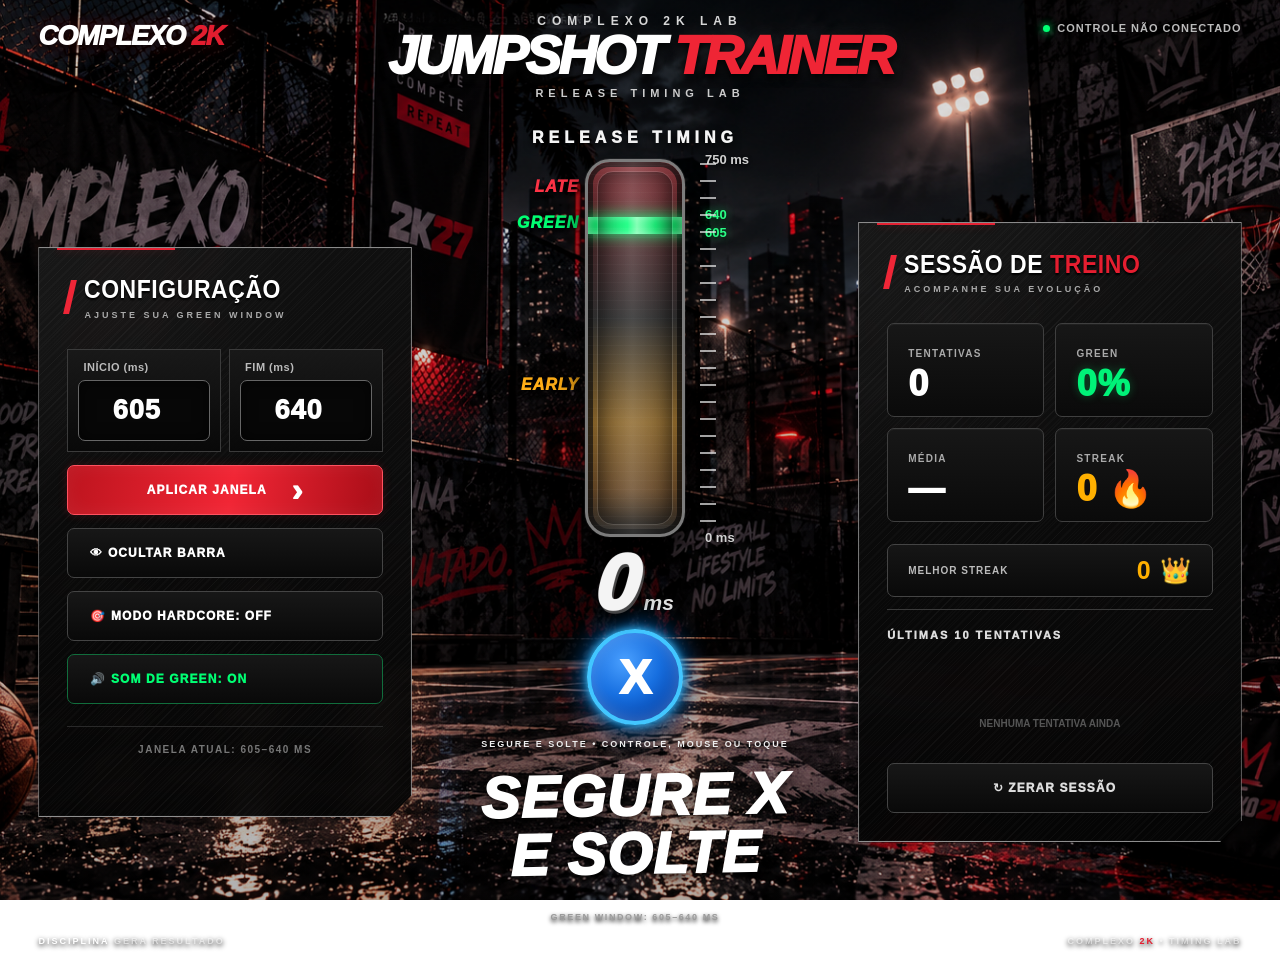
==== trainer.html @ d8c0d10e "Update trainer.html" ====
<!DOCTYPE html>
<html lang="pt-BR">
<head>
<meta charset="UTF-8">
<meta name="viewport" content="width=device-width, initial-scale=1.0">

<title>Complexo 2K - Jumpshot Trainer</title>

<style>

/* =========================================================
   BASE
========================================================= */

* {
    box-sizing: border-box;
    -webkit-tap-highlight-color: transparent;
}

html,
body {
    margin: 0;
    width: 100%;
    min-height: 100%;
}

body {
    min-height: 100vh;

    background:
        linear-gradient(
            rgba(0, 0, 0, 0.12),
            rgba(0, 0, 0, 0.30)
        ),
        url("trainer-bg.png");

    background-size: cover;
    background-position: center;
    background-repeat: no-repeat;
    background-attachment: fixed;

    color: white;
    font-family: Arial, Helvetica, sans-serif;

    user-select: none;
    -webkit-user-select: none;

    overflow-x: hidden;
}


/* =========================================================
   PÁGINA
========================================================= */

.page {
    width: 100%;
    min-height: 100vh;

    padding:
        25px
        clamp(25px, 4vw, 75px)
        45px;

    display: flex;
    flex-direction: column;
}


/* =========================================================
   CABEÇALHO
========================================================= */

.top-header {
    width: 100%;

    display: grid;
    grid-template-columns: 1fr auto 1fr;
    align-items: start;

    min-height: 125px;
}

.brand {
    padding-top: 7px;

    font-size: 25px;
    font-weight: 1000;
    font-style: italic;

    letter-spacing: -1px;

    text-shadow:
        0 3px 8px #000,
        0 0 18px rgba(255,0,0,.3);
}

.brand span {
    color: #e21d2f;
}

.main-title {
    text-align: center;
}

.main-title .small-title {
    color: #d7d7d7;

    font-size: 12px;
    font-weight: 900;

    letter-spacing: 5px;

    margin-bottom: 3px;
}

.main-title h1 {
    margin: 0;

    font-size:
        clamp(34px, 4vw, 61px);

    line-height: .9;

    font-weight: 1000;
    font-style: italic;

    letter-spacing: -3px;

    text-shadow:
        0 4px 9px #000,
        0 0 18px rgba(255,255,255,.1);
}

.main-title h1 span {
    color: #ef2535;
}

.main-title .subtitle {
    margin-top: 8px;

    color: #ccc;

    font-size: 11px;
    font-weight: 900;

    letter-spacing: 4px;
}

.connection {
    justify-self: end;

    padding-top: 8px;

    text-align: right;

    color: #bbb;

    font-size: 11px;
    font-weight: 800;

    letter-spacing: 1px;

    max-width: 300px;

    text-shadow: 0 2px 5px #000;
}

.connection::before {
    content: "";

    display: inline-block;

    width: 7px;
    height: 7px;

    margin-right: 7px;

    border-radius: 50%;

    background: #00ff73;

    box-shadow:
        0 0 8px #00ff73;
}


/* =========================================================
   LAYOUT PRINCIPAL
========================================================= */

.desktop-grid {
    width: 100%;
    max-width: 1540px;

    margin: 5px auto 0;

    display: grid;

    grid-template-columns:
        minmax(290px, 360px)
        minmax(360px, 1fr)
        minmax(310px, 390px);

    gap: clamp(30px, 5vw, 90px);

    align-items: center;

    flex: 1;
}


/* =========================================================
   PAINEL BASE
========================================================= */

.panel {
    position: relative;

    background:
        linear-gradient(
            145deg,
            rgba(20,20,20,.96),
            rgba(7,7,7,.93)
        );

    border:
        1px solid rgba(255,255,255,.28);

    box-shadow:
        0 18px 50px rgba(0,0,0,.72),
        inset 0 1px 0 rgba(255,255,255,.06);

    backdrop-filter: blur(8px);

    overflow: hidden;
}

.panel::before {
    content: "";

    position: absolute;

    left: 0;
    top: 0;

    width: 100%;
    height: 4px;

    background:
        linear-gradient(
            90deg,
            #e51e30 0%,
            #e51e30 38%,
            transparent 38%
        );
}

.panel::after {
    content: "";

    position: absolute;

    inset: 0;

    pointer-events: none;

    background:
        repeating-linear-gradient(
            135deg,
            rgba(255,255,255,.012) 0px,
            rgba(255,255,255,.012) 2px,
            transparent 2px,
            transparent 8px
        );
}

.panel-content {
    position: relative;
    z-index: 2;
}


/* =========================================================
   PAINEL ESQUERDO
========================================================= */

.settings-panel {
    padding: 24px 22px 25px;

    min-height: 500px;

    align-self: center;
}

.panel-heading {
    display: flex;
    align-items: center;
    gap: 10px;

    margin-bottom: 24px;
}

.panel-heading-line {
    width: 5px;
    height: 29px;

    background: #e51e30;

    transform: skewX(-14deg);
}

.panel-heading h2 {
    margin: 0;

    font-size: 21px;
    font-weight: 1000;

    font-style: italic;

    letter-spacing: -.5px;
}

.panel-heading h2 span {
    color: #e51e30;
}

.setting-label {
    display: block;

    color: #a5a5a5;

    font-size: 10px;
    font-weight: 900;

    letter-spacing: 1.2px;

    margin-bottom: 7px;
}

.settings-fields {
    display: grid;

    grid-template-columns:
        1fr 1fr;

    gap: 12px;
}

.field input {
    width: 100%;

    height: 53px;

    border:
        1px solid #555;

    background:
        linear-gradient(
            #161616,
            #090909
        );

    color: white;

    outline: none;

    text-align: center;

    font-size: 22px;
    font-weight: 1000;

    border-radius: 2px;

    box-shadow:
        inset 0 0 15px rgba(0,0,0,.65);
}

.field input:focus {
    border-color: #00ff73;

    box-shadow:
        0 0 12px rgba(0,255,115,.18),
        inset 0 0 15px rgba(0,0,0,.65);
}


/* =========================================================
   BOTÕES
========================================================= */

.control-button {
    position: relative;

    width: 100%;

    min-height: 45px;

    margin-top: 11px;

    padding: 10px 13px;

    cursor: pointer;

    color: white;

    font-size: 11px;
    font-weight: 1000;

    letter-spacing: .7px;

    border-radius: 2px;

    transition:
        transform .08s,
        filter .08s,
        box-shadow .08s;
}

.control-button:hover {
    filter: brightness(1.12);
}

.control-button:active {
    transform: scale(.98);
}

.apply-button {
    margin-top: 17px;

    background:
        linear-gradient(
            90deg,
            #08c95d,
            #00a64c
        );

    border:
        1px solid #1aff80;

    color: #001d0c;

    box-shadow:
        0 0 14px rgba(0,255,115,.14);
}

.hide-button {
    background:
        linear-gradient(
            #242424,
            #101010
        );

    border:
        1px solid #505050;
}

.hide-button.active {
    background:
        linear-gradient(
            #5b1717,
            #260909
        );

    border-color: #ef2535;
}

.hardcore-button {
    background:
        linear-gradient(
            #242424,
            #101010
        );

    border:
        1px solid #505050;
}

.hardcore-button.active {
    background:
        linear-gradient(
            #851822,
            #35090d
        );

    border-color: #ff3547;

    box-shadow:
        0 0 13px rgba(255,53,71,.22);
}

.sound-button {
    background:
        linear-gradient(
            #242424,
            #101010
        );

    border:
        1px solid #505050;
}

.sound-button.on {
    color: #00ff73;

    border-color:
        rgba(0,255,115,.55);
}

.sound-button.off {
    color: #888;
}

.settings-message {
    margin-top: 18px;

    padding-top: 13px;

    border-top:
        1px solid #303030;

    color: #777;

    font-size: 10px;
    font-weight: 800;

    letter-spacing: .5px;

    text-align: center;
}


/* =========================================================
   CENTRO
========================================================= */

center {
    display: block;
}

.center-trainer {
    min-width: 0;

    display: flex;
    flex-direction: column;

    align-items: center;

    justify-content: center;

    text-align: center;
}

.timing-heading {
    margin-bottom: 13px;

    color: white;

    font-size: 14px;
    font-weight: 1000;

    font-style: italic;

    letter-spacing: 2px;

    text-shadow:
        0 3px 8px #000;
}

.timing-heading span {
    color: #e51e30;
}


/* =========================================================
   BARRA
========================================================= */

.timing-area {
    display: flex;

    flex-direction: column;

    align-items: center;

    transition:
        opacity .2s;
}

.timing-area.hidden {
    display: none;
}

.vertical-wrapper {
    position: relative;

    width: 280px;
    height: 355px;

    display: flex;

    justify-content: center;
}

.timing-bar {
    position: relative;

    width: 52px;
    height: 355px;

    background:
        linear-gradient(
            90deg,
            #151515,
            #3a3a3a,
            #151515
        );

    border:
        2px solid #777;

    border-radius: 3px;

    overflow: hidden;

    box-shadow:
        0 10px 30px rgba(0,0,0,.8),
        inset 0 0 12px rgba(0,0,0,.8);
}

.timing-bar::after {
    content: "";

    position: absolute;

    inset: 0;

    z-index: 10;

    pointer-events: none;

    background:
        repeating-linear-gradient(
            0deg,
            transparent 0,
            transparent 14px,
            rgba(255,255,255,.05) 15px
        );
}

.live-fill {
    position: absolute;

    bottom: 0;
    left: 0;

    width: 100%;
    height: 0%;

    background:
        linear-gradient(
            0deg,
            rgba(255,255,255,.1),
            rgba(255,255,255,.30)
        );

    z-index: 1;
}

.green-window {
    position: absolute;

    left: 0;

    width: 100%;

    background:
        linear-gradient(
            90deg,
            #00b94e,
            #00ff73,
            #00b94e
        );

    box-shadow:
        0 0 18px rgba(0,255,115,.75);

    z-index: 3;
}

.marker {
    position: absolute;

    left: 156px;

    width: 72px;
    height: 3px;

    background: white;

    display: none;

    transform:
        translateY(-50%);

    box-shadow:
        0 0 9px white;

    z-index: 20;

    pointer-events: none;
}

.marker::before {
    content: "";

    position: absolute;

    left: -10px;
    top: 50%;

    transform:
        translateY(-50%);

    border-top:
        6px solid transparent;

    border-bottom:
        6px solid transparent;

    border-right:
        10px solid white;
}


/* =========================================================
   LABELS DA BARRA
========================================================= */

.scale-label {
    position: absolute;

    left: 184px;

    transform:
        translateY(-50%);

    color: #b7b7b7;

    font-size: 11px;
    font-weight: 900;

    text-shadow:
        0 2px 4px #000;
}

.label-max {
    top: 0%;
}

.label-green-end,
.label-green-start {
    color: #00ff73;
}

.label-zero {
    top: 100%;
}

.zone-label {
    position: absolute;

    right: 175px;

    transform:
        translateY(-50%);

    font-size: 11px;
    font-weight: 1000;

    font-style: italic;

    letter-spacing: .7px;

    text-shadow:
        0 2px 4px #000;
}

.late-label {
    color: #ff3344;
}

.green-label {
    color: #00ff73;
}

.early-label {
    color: #ffb21d;
}


/* =========================================================
   TIMER
========================================================= */

.timer-container {
    min-height: 67px;

    margin-top: 9px;

    display: flex;

    justify-content: center;

    align-items: baseline;
}

.timer {
    font-size: 55px;

    line-height: 1;

    font-weight: 1000;

    font-style: italic;

    letter-spacing: -3px;

    text-shadow:
        0 4px 10px #000;
}

.ms {
    margin-left: 7px;

    color: #bbb;

    font-size: 18px;

    font-weight: 900;
}

.timer-container.hardcore-running
.timer,
.timer-container.hardcore-running
.ms {
    visibility: hidden;
}

.timer-container.hardcore-running::after {
    content: "???";

    font-size: 52px;

    font-weight: 1000;

    font-style: italic;

    color: #aaa;
}


/* =========================================================
   BOTÃO X
========================================================= */

.button-x {
    width: 78px;
    height: 78px;

    margin: 8px auto 5px;

    border-radius: 50%;

    display: flex;

    align-items: center;
    justify-content: center;

    background:
        radial-gradient(
            circle at 40% 35%,
            #3187ff,
            #1266d3 52%,
            #073d8b
        );

    border:
        3px solid #4a9cff;

    color: white;

    font-size: 37px;
    font-weight: 1000;

    cursor: pointer;

    touch-action: none;

    box-shadow:
        0 0 22px rgba(18,102,211,.58),
        0 7px 20px rgba(0,0,0,.75);

    transition:
        transform .05s,
        box-shadow .05s;
}

.button-x.pressed {
    transform:
        scale(.85);

    box-shadow:
        0 0 37px rgba(18,102,211,.95);
}

.touch-help {
    margin-top: 7px;

    color: #a8a8a8;

    font-size: 10px;

    font-weight: 800;

    text-shadow:
        0 2px 4px #000;
}


/* =========================================================
   RESULTADO
========================================================= */

.result {
    min-height: 43px;

    margin-top: 9px;

    font-size: 33px;

    line-height: 1;

    font-weight: 1000;

    font-style: italic;

    text-shadow:
        0 4px 10px #000;
}

.result.early {
    color: #ffb21d;
}

.result.green {
    color: #00ff73;

    text-shadow:
        0 0 15px rgba(0,255,115,.65),
        0 4px 10px #000;
}

.result.late {
    color: #ff3547;
}

.release-info {
    min-height: 20px;

    margin-top: 4px;

    color: #c3c3c3;

    font-size: 11px;

    font-weight: 800;

    text-shadow:
        0 2px 4px #000;
}

.window-info {
    margin-top: 5px;

    color: #898989;

    font-size: 9px;

    font-weight: 900;

    letter-spacing: 1px;

    text-shadow:
        0 2px 4px #000;
}


/* =========================================================
   HARDCORE
========================================================= */

.hardcore-indicator {
    display: none;

    margin: 7px 0 0;

    color: #ff3547;

    font-size: 9px;

    font-weight: 1000;

    letter-spacing: 2px;

    text-shadow:
        0 2px 4px #000;
}

.hardcore-indicator.active {
    display: block;
}


/* =========================================================
   PAINEL DIREITO
========================================================= */

.stats-panel {
    min-height: 500px;

    padding: 24px 22px 22px;

    align-self: center;
}

.stats-grid {
    display: grid;

    grid-template-columns:
        repeat(2, 1fr);

    gap: 8px;

    margin-bottom: 17px;
}

.stat-card {
    min-height: 77px;

    display: flex;

    flex-direction: column;

    align-items: center;
    justify-content: center;

    background:
        linear-gradient(
            145deg,
            #191919,
            #0b0b0b
        );

    border:
        1px solid #383838;

    box-shadow:
        inset 0 1px 0 rgba(255,255,255,.04);
}

.stat-value {
    display: block;

    font-size: 28px;

    line-height: 1;

    font-weight: 1000;

    font-style: italic;
}

.stat-label {
    display: block;

    margin-top: 7px;

    color: #777;

    font-size: 9px;

    font-weight: 900;

    letter-spacing: 1px;
}

.green-stat {
    color: #00ff73;

    text-shadow:
        0 0 10px rgba(0,255,115,.28);
}

.streak-stat {
    color: #ffb21d;
}


/* =========================================================
   HISTÓRICO
========================================================= */

.history-box {
    margin-top: 9px;

    padding-top: 15px;

    border-top:
        1px solid #303030;
}

.history-title {
    margin-bottom: 12px;

    color: #aaa;

    font-size: 10px;

    font-weight: 1000;

    letter-spacing: 1.5px;
}

.history {
    display: flex;

    flex-wrap: wrap;

    gap: 6px;

    min-height: 73px;
}

.shot {
    flex:
        1 0 calc(20% - 6px);

    min-width: 50px;

    max-width: 64px;

    padding: 7px 4px;

    background: #151515;

    border:
        1px solid #333;

    font-size: 10px;

    font-weight: 1000;

    text-align: center;
}

.shot.green-shot {
    color: #00ff73;

    border-color: #147842;

    background:
        linear-gradient(
            #12271b,
            #0b1710
        );
}

.shot.early-shot {
    color: #ffb21d;

    border-color: #7a5c18;

    background:
        linear-gradient(
            #29210e,
            #171207
        );
}

.shot.late-shot {
    color: #ff5353;

    border-color: #812b2b;

    background:
        linear-gradient(
            #2b1212,
            #170909
        );
}

.empty-history {
    width: 100%;

    padding:
        15px 0;

    color: #555;

    font-size: 10px;

    font-weight: 800;

    text-align: center;
}


/* =========================================================
   RESET
========================================================= */

.reset-button {
    margin-top: 16px;

    background:
        linear-gradient(
            #181818,
            #090909
        );

    border:
        1px solid #555;

    color: #ddd;
}


/* =========================================================
   RODAPÉ
========================================================= */

.footer {
    width: 100%;

    max-width: 1540px;

    margin: 20px auto 0;

    display: flex;

    align-items: center;
    justify-content: space-between;

    color: rgba(255,255,255,.55);

    font-size: 9px;

    font-weight: 900;

    letter-spacing: 2px;

    text-shadow:
        0 2px 5px #000;
}

.footer strong {
    color: white;
}

.footer-accent {
    color: #e51e30;
}


/* =========================================================
   MOCKUP SKIN — PAINÉIS / TIPOGRAFIA / HISTÓRICO
========================================================= */

.panel {
    background:
        linear-gradient(135deg, rgba(255,255,255,.025), transparent 30%),
        repeating-linear-gradient(135deg, rgba(255,255,255,.018) 0 1px, transparent 1px 6px),
        linear-gradient(180deg, rgba(16,16,16,.97), rgba(5,5,5,.96));
    border: 1px solid rgba(190,190,190,.72);
    border-radius: 0;
    clip-path: polygon(0 0, 100% 0, 100% calc(100% - 22px), calc(100% - 22px) 100%, 0 100%);
    box-shadow: 0 20px 55px rgba(0,0,0,.78), inset 0 0 0 1px rgba(255,255,255,.025);
}

.panel::before {
    height: 2px;
    width: 118px;
    left: 18px;
    background: #e51e30;
    box-shadow: 0 0 8px rgba(229,30,48,.3);
}

.panel::after {
    background:
        repeating-linear-gradient(135deg, rgba(255,255,255,.014) 0 1px, transparent 1px 5px),
        radial-gradient(circle at 25% 15%, rgba(255,255,255,.025), transparent 38%);
}

.settings-panel,
.stats-panel {
    padding: 27px 20px 24px;
}

.panel-heading {
    align-items: flex-start;
    gap: 11px;
    margin-bottom: 18px;
}

.panel-heading-line {
    width: 5px;
    height: 25px;
    margin-top: 2px;
    background: #ef2637;
    transform: skewX(-13deg);
}

.heading-copy { min-width: 0; }

.panel-heading h2 {
    margin: 0;
    font-family: Impact, "Arial Narrow", Arial, sans-serif;
    font-size: 25px;
    line-height: .95;
    font-style: normal;
    font-weight: 900;
    letter-spacing: .6px;
    transform: scaleX(.92);
    transform-origin: left center;
    text-shadow: 0 2px 2px #000;
}

.panel-subtitle {
    margin-top: 8px;
    color: #aaa;
    font-family: "Arial Narrow", Arial, sans-serif;
    font-size: 9px;
    font-weight: 700;
    letter-spacing: 3px;
    white-space: nowrap;
}

.setting-label {
    margin: 0 0 7px 5px;
    color: #bbb;
    font-family: "Arial Narrow", Arial, sans-serif;
    font-size: 10px;
    letter-spacing: .5px;
}

.field {
    padding: 11px 10px 10px;
    border: 1px solid #3b3b3b;
    background: linear-gradient(180deg, rgba(25,25,25,.9), rgba(8,8,8,.92));
}

.field input {
    height: 49px;
    border: 1px solid #666;
    border-radius: 7px;
    background: #070707;
    font-family: Impact, "Arial Narrow", Arial, sans-serif;
    font-size: 26px;
    letter-spacing: 1px;
}

.settings-fields { gap: 8px; }

.control-button {
    min-height: 52px;
    border-radius: 7px;
    font-family: "Arial Narrow", Arial, sans-serif;
    font-size: 12px;
    letter-spacing: 1.1px;
}

.apply-button {
    display: flex;
    align-items: center;
    justify-content: center;
    gap: 25px;
    margin-top: 10px;
    color: white;
    background: linear-gradient(100deg, #bd141e, #f12635 52%, #a80d17);
    border: 1px solid #ff5260;
    box-shadow: inset 0 0 20px rgba(255,255,255,.06), 0 0 10px rgba(225,24,40,.18);
}

.apply-arrow {
    font-size: 32px;
    line-height: 10px;
    font-family: Arial, sans-serif;
}

.hide-button,
.hardcore-button,
.sound-button,
.reset-button {
    text-align: left;
    padding-left: 22px;
    background: linear-gradient(180deg, #171717, #090909);
    border-color: #444;
}

.sound-button.on {
    color: #00ff73;
    border-color: #116d3c;
}

.settings-message {
    margin-top: 10px;
    padding: 14px 0 2px;
    border-top: 1px solid #292929;
    letter-spacing: 1.5px;
}

.stats-grid {
    gap: 8px;
    margin-bottom: 9px;
}

.stat-card {
    min-height: 93px;
    align-items: flex-start;
    padding-left: 20px;
    border-radius: 7px;
    border-color: #3f3f3f;
    background: linear-gradient(180deg, #171717, #0a0a0a);
}

.stat-value {
    font-family: Impact, "Arial Narrow", Arial, sans-serif;
    font-size: 42px;
    font-style: normal;
    letter-spacing: 1px;
}

.stat-label {
    order: -1;
    margin: 0 0 7px;
    color: #aaa;
    font-size: 9px;
    letter-spacing: 1.3px;
}

.green-stat { color: #00f278; }
.streak-stat { color: #ffb000; }

.best-streak-row {
    min-height: 53px;
    margin: 8px 0 0;
    padding: 0 20px;
    display: flex;
    align-items: center;
    justify-content: space-between;
    border: 1px solid #444;
    border-radius: 7px;
    background: linear-gradient(180deg, #161616, #090909);
    color: #bbb;
    font-size: 10px;
    font-weight: 900;
    letter-spacing: 1px;
}

.best-streak-row strong {
    color: #ffb000;
    font-family: Impact, "Arial Narrow", Arial, sans-serif;
    font-size: 25px;
    letter-spacing: 1px;
}

.history-box {
    margin-top: 14px;
    padding-top: 15px;
    border-top: 1px solid #3a3a3a;
}

.history-title {
    color: #ddd;
    font-size: 11px;
    letter-spacing: 2px;
}

.history {
    display: grid;
    grid-template-columns: repeat(10, 1fr);
    gap: 5px;
    min-height: 105px;
    align-items: end;
}

.shot {
    min-width: 0;
    max-width: none;
    height: 98px;
    padding: 0;
    display: flex;
    flex-direction: column;
    align-items: center;
    justify-content: flex-end;
    gap: 5px;
    border: 0 !important;
    background: transparent !important;
}

.mini-track {
    position: relative;
    width: 21px;
    height: 72px;
    overflow: hidden;
    border: 1px solid #333;
    border-radius: 6px;
    background: linear-gradient(180deg, #1c1c1c, #080808);
    box-shadow: inset 0 0 7px #000;
}

.mini-track::before {
    content: "";
    position: absolute;
    left: 50%;
    top: 7px;
    bottom: 7px;
    width: 2px;
    transform: translateX(-50%);
    background: rgba(255,255,255,.10);
}

.mini-glow {
    position: absolute;
    left: 50%;
    width: 7px;
    height: 19px;
    transform: translate(-50%, 50%);
    border-radius: 8px;
    background: currentColor;
    box-shadow: 0 0 8px currentColor, 0 0 14px currentColor;
}

.green-shot .mini-glow { color: #00f278; }
.early-shot .mini-glow { color: #ffad0d; }
.late-shot .mini-glow { color: #ff2636; }

.mini-value {
    color: #ddd;
    font-family: "Arial Narrow", Arial, sans-serif;
    font-size: 8px;
    font-weight: 900;
}

.empty-history { grid-column: 1 / -1; }

.reset-button {
    text-align: center;
    margin-top: 12px;
}

/* =========================================================
   TELAS MENORES DE DESKTOP

   IMPORTANTE:
   ISTO AINDA NÃO É NOSSO LAYOUT MOBILE FINAL.
========================================================= */

@media (max-width: 1150px) {

    .page {
        padding-left: 20px;
        padding-right: 20px;
    }

    .desktop-grid {
        gap: 22px;

        grid-template-columns:
            minmax(250px, 310px)
            minmax(300px, 1fr)
            minmax(260px, 320px);
    }

    .vertical-wrapper {
        width: 240px;
    }

    .zone-label {
        right: 150px;
    }

    .scale-label {
        left: 158px;
    }

    .marker {
        left: 135px;
    }
}


/*
   MOBILE FINAL SERÁ FEITO NO FIM DO PROJETO.
   Por enquanto apenas impedimos quebra total em tela pequena.
*/

@media (max-width: 850px) {

    body {
        overflow-x: auto;
    }

    .page {
        min-width: 1000px;
    }
}


/* =========================================================
   DESKTOP V2 — COMPOSIÇÃO / ESCALA
   Mantém toda a lógica existente e aproxima o HUD do mockup.
========================================================= */
@media (min-width: 1151px) {
    .page {
        padding: 18px clamp(28px, 3vw, 58px) 28px;
    }

    .top-header {
        min-height: 112px;
        align-items: start;
    }

    .brand {
        font-size: 27px;
    }

    .main-title h1 {
        font-size: clamp(48px, 4.2vw, 72px);
    }

    .main-title .small-title {
        font-size: 12px;
        letter-spacing: 6px;
    }

    .main-title .subtitle {
        font-size: 11px;
        letter-spacing: 5px;
    }

    .desktop-grid {
        max-width: 1660px;
        margin-top: -4px;
        grid-template-columns: minmax(360px, 430px) minmax(420px, 1fr) minmax(370px, 440px);
        gap: clamp(42px, 4.3vw, 82px);
        align-items: center;
    }

    .settings-panel,
    .stats-panel {
        min-height: 570px;
        padding: 30px 28px 28px;
    }

    .panel-heading {
        margin-bottom: 29px;
    }

    .panel-heading-line {
        width: 6px;
        height: 34px;
    }

    .panel-heading h2 {
        font-size: 25px;
    }

    .setting-label {
        font-size: 11px;
    }

    .field input {
        height: 61px;
        font-size: 27px;
    }

    .control-button {
        min-height: 50px;
        margin-top: 13px;
        font-size: 12px;
    }

    .settings-message {
        margin-top: 22px;
        padding-top: 17px;
        font-size: 10px;
    }

    .center-trainer {
        align-self: center;
        transform: translateY(-2px);
    }

    .timing-heading {
        margin-bottom: 15px;
        font-size: 17px;
        letter-spacing: 2.5px;
    }

    .vertical-wrapper {
        width: 350px;
        height: 475px;
    }

    .timing-bar {
        width: 64px;
        height: 475px;
        border-width: 2px;
    }

    .zone-label {
        right: 218px;
        font-size: 13px;
    }

    .scale-label {
        left: 224px;
        font-size: 13px;
    }

    .marker {
        left: 195px;
        width: 92px;
        height: 4px;
    }

    .marker::before {
        left: -12px;
        border-top-width: 7px;
        border-bottom-width: 7px;
        border-right-width: 12px;
    }

    .timer-container {
        min-height: 83px;
        margin-top: 13px;
    }

    .timer {
        font-size: 76px;
        letter-spacing: -4px;
    }

    .ms {
        margin-left: 9px;
        font-size: 21px;
    }

    .timer-container.hardcore-running::after {
        font-size: 70px;
    }

    .button-x {
        width: 96px;
        height: 96px;
        margin-top: 9px;
        font-size: 46px;
        border-width: 4px;
    }

    .touch-help {
        margin-top: 10px;
        font-size: 10px;
        letter-spacing: .25px;
    }

    .result {
        min-height: 58px;
        margin-top: 12px;
        font-size: 48px;
    }

    .release-info {
        margin-top: 4px;
        font-size: 12px;
    }

    .window-info {
        margin-top: 7px;
        font-size: 10px;
    }

    .stats-grid {
        gap: 11px;
        margin-bottom: 22px;
    }

    .stat-card {
        min-height: 94px;
    }

    .stat-value {
        font-size: 36px;
    }

    .stat-label {
        margin-top: 9px;
        font-size: 10px;
    }

    .history-box {
        margin-top: 12px;
        padding-top: 19px;
    }

    .history-title {
        margin-bottom: 15px;
        font-size: 11px;
    }

    .history {
        gap: 8px;
        min-height: 88px;
    }

    .shot {
        min-width: 58px;
        max-width: 72px;
        padding: 9px 5px;
        font-size: 11px;
    }

    .reset-button {
        margin-top: 19px;
    }

    .footer {
        max-width: 1660px;
        margin-top: 12px;
    }
}



/* =========================================================
   V4 — BLOCO CENTRAL NO ESTILO DO MOCKUP
========================================================= */
@media (min-width: 1151px) {
    .center-trainer {
        position: relative;
        transform: translateY(-10px);
    }

    .timing-heading {
        margin-bottom: 18px;
        font-family: Impact, Haettenschweiler, "Arial Narrow Bold", sans-serif;
        font-size: 18px;
        font-style: normal;
        letter-spacing: 5px;
        color: #f4f4f4;
        text-shadow: 0 3px 9px #000;
    }

    .timing-heading span { color: inherit; }

    .vertical-wrapper {
        width: 370px;
        height: 490px;
    }

    .timing-bar {
        width: 86px;
        height: 490px;
        border: 3px solid #7c7c7c;
        border-radius: 22px;
        overflow: hidden;
        background:
            linear-gradient(to bottom,
                rgba(255,40,55,.40) 0%,
                rgba(135,18,25,.28) 22%,
                rgba(30,30,30,.72) 42%,
                rgba(238,156,24,.46) 70%,
                rgba(184,101,12,.38) 88%,
                rgba(18,18,18,.92) 100%),
            linear-gradient(90deg,#0b0b0b 0%,#3b3b3b 45%,#171717 100%);
        box-shadow:
            0 14px 32px rgba(0,0,0,.88),
            inset 0 0 0 4px rgba(0,0,0,.72),
            inset 0 0 18px rgba(255,255,255,.10);
    }

    .timing-bar::before {
        content: "";
        position: absolute;
        inset: 8px;
        border-radius: 14px;
        border: 1px solid rgba(255,255,255,.13);
        box-shadow: inset 0 0 22px rgba(0,0,0,.75);
        z-index: 8;
        pointer-events: none;
    }

    .timing-bar::after {
        content: "";
        position: absolute;
        inset: 0;
        z-index: 10;
        pointer-events: none;
        background:
            repeating-linear-gradient(0deg,
                transparent 0,
                transparent 8px,
                rgba(255,255,255,.045) 9px),
            linear-gradient(90deg,
                rgba(255,255,255,.04),
                rgba(255,255,255,.16) 48%,
                rgba(255,255,255,.02));
    }

    .live-fill {
        background: linear-gradient(0deg,
            rgba(255,177,32,.10),
            rgba(255,255,255,.12));
        z-index: 2;
    }

    .green-window {
        z-index: 5;
        background: linear-gradient(90deg,
            #00b94f 0%,
            #00ff75 42%,
            #6dffa8 52%,
            #00e866 72%,
            #009b40 100%);
        box-shadow:
            0 0 16px rgba(0,255,115,.95),
            inset 0 0 8px rgba(255,255,255,.45);
    }

    .marker {
        left: 128px;
        width: 116px;
        height: 6px;
        border-radius: 4px;
        background: #fff;
        box-shadow:
            0 0 5px #fff,
            0 0 16px rgba(255,255,255,.95),
            0 0 26px rgba(0,255,115,.42);
        z-index: 30;
    }

    .marker::before {
        left: -13px;
        border-top-width: 8px;
        border-bottom-width: 8px;
        border-right-width: 13px;
    }

    .scale-label {
        left: 245px;
        padding-left: 20px;
        min-width: 78px;
        text-align: left;
        font-family: "Arial Narrow", Arial, sans-serif;
        font-size: 14px;
        font-weight: 900;
        color: #d1d1d1;
    }

    .scale-label::before {
        content: "";
        position: absolute;
        left: 0;
        top: 50%;
        width: 10px;
        height: 2px;
        background: #aaa;
        transform: translateY(-50%);
        box-shadow:
            0 18px 0 #777,
            0 36px 0 #777,
            0 54px 0 #777;
    }

    .label-green-end,
    .label-green-start {
        color: #2aff86;
        text-shadow: 0 0 8px rgba(0,255,115,.45), 0 2px 4px #000;
    }

    .zone-label {
        right: 237px;
        font-family: Impact, Haettenschweiler, "Arial Narrow Bold", sans-serif;
        font-size: 16px;
        font-style: italic;
        letter-spacing: 1px;
    }

    .late-label { color: #ff3346; }
    .green-label { color: #00ff73; }
    .early-label { color: #ffae17; }

    .timer-container {
        min-height: 96px;
        margin-top: 16px;
    }

    .timer {
        font-family: Impact, Haettenschweiler, "Arial Narrow Bold", sans-serif;
        font-size: 88px;
        font-style: italic;
        letter-spacing: -3px;
        color: #f4f4f4;
        -webkit-text-stroke: 1px rgba(255,255,255,.15);
        text-shadow:
            2px 3px 0 rgba(80,80,80,.7),
            0 6px 15px rgba(0,0,0,.9);
    }

    .ms {
        margin-left: 8px;
        font-family: Impact, Haettenschweiler, "Arial Narrow Bold", sans-serif;
        font-size: 24px;
        font-style: italic;
        color: #e0e0e0;
    }

    .button-x {
        width: 112px;
        height: 112px;
        margin-top: 3px;
        border: 3px solid #42c6ff;
        background:
            radial-gradient(circle at 38% 32%, #4aa0ff 0%, #176fe0 43%, #0646ad 76%, #032b74 100%);
        font-family: Arial, sans-serif;
        font-size: 54px;
        box-shadow:
            0 0 8px #46c8ff,
            0 0 24px rgba(0,137,255,.9),
            0 8px 22px rgba(0,0,0,.8),
            inset 0 0 14px rgba(255,255,255,.22);
    }

    .touch-help {
        margin-top: 13px;
        font-size: 11px;
        letter-spacing: 2px;
        color: #eee;
    }

    .result {
        position: relative;
        isolation: isolate;
        min-width: 300px;
        min-height: 82px;
        margin-top: 12px;
        padding: 15px 28px 10px;
        display: flex;
        align-items: center;
        justify-content: center;
        font-family: Impact, Haettenschweiler, "Arial Narrow Bold", sans-serif;
        font-size: 66px;
        font-style: italic;
        letter-spacing: 1px;
        color: #fff;
        text-shadow: 0 4px 8px rgba(0,0,0,.75);
    }

    .result::before {
        content: "";
        position: absolute;
        z-index: -1;
        left: 2%;
        right: 2%;
        top: 16%;
        bottom: 11%;
        opacity: 0;
        transform: skewX(-12deg) rotate(-1.5deg);
        clip-path: polygon(4% 13%, 22% 5%, 47% 10%, 72% 2%, 98% 15%, 93% 42%, 100% 64%, 89% 91%, 59% 84%, 33% 96%, 7% 84%, 11% 60%, 0 44%);
        transition: opacity .12s;
    }

    .result.green { color: #07170d; text-shadow: 0 1px 0 rgba(255,255,255,.22); }
    .result.green::before {
        opacity: 1;
        background: linear-gradient(90deg,#22f277,#76ffad 48%,#19e866);
        box-shadow: 0 0 28px rgba(0,255,115,.5);
    }

    .result.early { color: #171006; }
    .result.early::before {
        opacity: 1;
        background: linear-gradient(90deg,#ff9d14,#ffd04a,#ff9813);
        box-shadow: 0 0 24px rgba(255,174,0,.42);
    }

    .result.late { color: #190508; }
    .result.late::before {
        opacity: 1;
        background: linear-gradient(90deg,#e92338,#ff5365,#d71930);
        box-shadow: 0 0 24px rgba(255,53,71,.42);
    }

    .release-info {
        margin-top: -4px;
        font-size: 13px;
        letter-spacing: .5px;
        color: #f0f0f0;
    }

    .window-info {
        margin-top: 7px;
        font-size: 10px;
        letter-spacing: 1.6px;
        color: #9b9b9b;
    }
}



/* =========================================================
   V5 — ACABAMENTO / PROPORÇÃO FINAL DO DESKTOP
   Mantém toda a lógica da V4 e refina somente o visual.
========================================================= */
@media (min-width: 1151px) {
    /* abre espaço real entre o cabeçalho e o laboratório central */
    .top-header {
        min-height: 145px;
    }

    .desktop-grid {
        margin-top: 8px;
    }

    .center-trainer {
        transform: translateY(24px);
    }

    /* título do medidor: separado do subtítulo do cabeçalho */
    .timing-heading {
        margin-bottom: 20px;
        font-size: 17px;
        letter-spacing: 5.5px;
        line-height: 1;
    }

    /* proporção mais próxima do mockup */
    .vertical-wrapper {
        width: 390px;
        height: 465px;
    }

    .timing-bar {
        width: 94px;
        height: 465px;
        border-radius: 24px;
        border-width: 3px;
        box-shadow:
            0 16px 34px rgba(0,0,0,.9),
            0 0 0 1px rgba(255,255,255,.08),
            inset 0 0 0 5px rgba(0,0,0,.68),
            inset 0 0 20px rgba(255,255,255,.11);
    }

    .timing-bar::before {
        inset: 9px;
        border-radius: 15px;
    }

    /* régua de pequenos traços à direita, como no mockup */
    .vertical-wrapper::after {
        content: "";
        position: absolute;
        left: calc(50% + 61px);
        top: 4px;
        width: 16px;
        height: calc(100% - 8px);
        opacity: .78;
        pointer-events: none;
        background:
            repeating-linear-gradient(
                to bottom,
                rgba(230,230,230,.9) 0 2px,
                transparent 2px 17px
            );
        -webkit-mask-image: linear-gradient(to bottom, #000 0%, #000 100%);
        mask-image: linear-gradient(to bottom, #000 0%, #000 100%);
    }

    .marker {
        left: 132px;
        width: 126px;
        height: 6px;
    }

    /* números e marcas à direita da barra */
    .scale-label {
        left: 263px;
        padding-left: 0;
        min-width: 88px;
        font-size: 14px;
    }

    .scale-label::before {
        display: none;
    }

    /* EARLY / GREEN / LATE mais alinhados com a coluna */
    .zone-label {
        right: 251px;
        width: 74px;
        text-align: right;
        font-size: 17px;
    }

    /* mais respiro entre barra, número e botão */
    .timer-container {
        min-height: 104px;
        margin-top: 23px;
    }

    .timer {
        font-size: 94px;
        line-height: .92;
        letter-spacing: -4px;
        transform: skewX(-5deg);
        text-shadow:
            2px 3px 0 rgba(95,95,95,.72),
            0 8px 17px rgba(0,0,0,.95);
    }

    .ms {
        margin-left: 11px;
        font-size: 25px;
    }

    .button-x {
        width: 118px;
        height: 118px;
        margin-top: 9px;
        border-width: 4px;
        font-size: 57px;
        box-shadow:
            0 0 9px #46c8ff,
            0 0 29px rgba(0,137,255,.95),
            0 10px 24px rgba(0,0,0,.84),
            inset 0 0 16px rgba(255,255,255,.25);
    }

    .touch-help {
        margin-top: 16px;
    }

    /* faixa de resultado maior e mais irregular */
    .result {
        min-width: 355px;
        min-height: 91px;
        margin-top: 15px;
        padding: 16px 35px 11px;
        font-size: 72px;
        transform: rotate(-1deg);
    }

    .result::before {
        left: -3%;
        right: -3%;
        top: 12%;
        bottom: 8%;
        transform: skewX(-13deg) rotate(-1deg);
        clip-path: polygon(
            0 28%, 8% 20%, 5% 10%, 23% 14%, 35% 4%,
            53% 11%, 70% 2%, 86% 13%, 100% 9%, 95% 30%,
            100% 47%, 94% 62%, 99% 80%, 82% 76%, 68% 91%,
            51% 83%, 34% 96%, 19% 84%, 3% 90%, 8% 67%, 0 54%
        );
    }

    .result.green::before {
        background: linear-gradient(90deg,#22ef75 0%,#75ffad 48%,#20e86d 100%);
        box-shadow:
            0 0 12px rgba(0,255,115,.55),
            0 0 32px rgba(0,255,115,.30);
    }

    .release-info {
        margin-top: -6px;
        font-size: 13px;
    }

    .window-info {
        margin-top: 8px;
    }

    /* pequenos alinhamentos para os painéis parecerem parte do mesmo HUD */
    .settings-panel,
    .stats-panel {
        transform: translateY(10px);
    }
}



/* =========================================================
   V6 — FECHAMENTO DO DESKTOP / FIT 1080P
   Compacta o bloco central para barra + ms + X + resultado
   caberem juntos na área visível e aproxima os painéis.
========================================================= */
@media (min-width: 1151px) {
    .page {
        padding-top: 14px;
        padding-bottom: 16px;
    }

    .top-header {
        min-height: 122px;
    }

    .desktop-grid {
        max-width: 1500px;
        grid-template-columns: minmax(350px, 405px) minmax(390px, 1fr) minmax(360px, 415px);
        gap: clamp(24px, 2.2vw, 42px);
        margin-top: 0;
    }

    .settings-panel,
    .stats-panel {
        transform: translateY(0);
    }

    .center-trainer {
        transform: translateY(-6px);
    }

    .timing-heading {
        margin-bottom: 13px;
        font-size: 16px;
        letter-spacing: 5px;
    }

    .vertical-wrapper {
        width: 380px;
        height: clamp(365px, 42vh, 410px);
    }

    .timing-bar {
        width: 100px;
        height: clamp(365px, 42vh, 410px);
        border-radius: 25px;
    }

    .timing-bar::before {
        inset: 9px;
        border-radius: 16px;
    }

    .vertical-wrapper::after {
        left: calc(50% + 65px);
    }

    .marker {
        left: 124px;
        width: 132px;
        height: 6px;
    }

    .scale-label {
        left: 260px;
        min-width: 86px;
        font-size: 13px;
    }

    .zone-label {
        right: 246px;
        width: 72px;
        font-size: 16px;
    }

    .timer-container {
        min-height: 78px;
        margin-top: 11px;
    }

    .timer {
        font-size: 78px;
        line-height: .9;
        letter-spacing: -4px;
    }

    .ms {
        margin-left: 8px;
        font-size: 21px;
    }

    .timer-container.hardcore-running::after {
        font-size: 72px;
    }

    .button-x {
        width: 96px;
        height: 96px;
        margin-top: 3px;
        border-width: 4px;
        font-size: 48px;
    }

    .touch-help {
        margin-top: 9px;
        font-size: 9px;
    }

    .result {
        min-width: 320px;
        min-height: 68px;
        margin-top: 8px;
        padding: 10px 30px 7px;
        font-size: 58px;
    }

    .result::before {
        top: 9%;
        bottom: 5%;
    }

    .release-info {
        margin-top: -3px;
        font-size: 11px;
    }

    .window-info {
        margin-top: 5px;
        font-size: 9px;
    }

    .footer {
        margin-top: 8px;
    }
}

</style>
</head>


<body>

<audio
    id="greenSound"
    preload="auto">

    <source
        src="green.wav"
        type="audio/wav">

</audio>


<div class="page">


<!-- ======================================================
     CABEÇALHO
====================================================== -->

<header class="top-header">

    <div class="brand">
        COMPLEXO <span>2K</span>
    </div>


    <div class="main-title">

        <div class="small-title">
            COMPLEXO 2K LAB
        </div>

        <h1>
            JUMPSHOT <span>TRAINER</span>
        </h1>

        <div class="subtitle">
            RELEASE TIMING LAB
        </div>

    </div>


    <div
        id="status"
        class="connection">

        CONTROLE NÃO CONECTADO

    </div>

</header>



<!-- ======================================================
     3 COLUNAS
====================================================== -->

<main class="desktop-grid">


<!-- ======================================================
     ESQUERDA
====================================================== -->

<section class="panel settings-panel">

<div class="panel-content">


    <div class="panel-heading">

        <div class="panel-heading-line"></div>

        <div class="heading-copy">
            <h2>CONFIGURAÇÃO</h2>
            <div class="panel-subtitle">AJUSTE SUA GREEN WINDOW</div>
        </div>

    </div>


    <div class="settings-fields">


        <div class="field">

            <label
                class="setting-label"
                for="greenStartInput">

                INÍCIO (ms)

            </label>

            <input
                id="greenStartInput"
                type="number"
                inputmode="numeric"
                min="0"
                value="605">

        </div>


        <div class="field">

            <label
                class="setting-label"
                for="greenEndInput">

                FIM (ms)

            </label>

            <input
                id="greenEndInput"
                type="number"
                inputmode="numeric"
                min="1"
                value="640">

        </div>


    </div>


    <button
        id="applyWindow"
        class="control-button apply-button">

        <span>APLICAR JANELA</span><span class="apply-arrow">›</span>

    </button>


    <button
        id="hideBarButton"
        class="control-button hide-button">

        👁 OCULTAR BARRA

    </button>


    <button
        id="hardcoreButton"
        class="control-button hardcore-button">

        🎯 MODO HARDCORE: OFF

    </button>


    <button
        id="soundButton"
        class="control-button sound-button on">

        🔊 SOM DE GREEN: ON

    </button>


    <div
        id="settingsMessage"
        class="settings-message">

        JANELA ATUAL:
        605–640 MS

    </div>


</div>

</section>



<!-- ======================================================
     CENTRO
====================================================== -->

<section class="center-trainer">


    <div class="timing-heading">
        RELEASE <span>TIMING</span>
    </div>


    <div
        id="timingArea"
        class="timing-area">


        <div class="vertical-wrapper">


            <div
                id="lateLabel"
                class="zone-label late-label">

                LATE

            </div>


            <div
                id="greenLabel"
                class="zone-label green-label">

                GREEN

            </div>


            <div
                id="earlyLabel"
                class="zone-label early-label">

                EARLY

            </div>



            <div class="timing-bar">

                <div
                    id="liveFill"
                    class="live-fill">
                </div>


                <div
                    id="greenWindow"
                    class="green-window">
                </div>

            </div>



            <div
                id="marker"
                class="marker">
            </div>



            <div
                id="maxLabel"
                class="scale-label label-max">

                750 ms

            </div>


            <div
                id="greenEndLabel"
                class="scale-label label-green-end">

                640

            </div>


            <div
                id="greenStartLabel"
                class="scale-label label-green-start">

                605

            </div>


            <div
                class="scale-label label-zero">

                0 ms

            </div>


        </div>

    </div>



    <div
        id="timerContainer"
        class="timer-container">

        <span
            id="timer"
            class="timer">

            0

        </span>

        <span class="ms">
            ms
        </span>

    </div>



    <div
        id="hardcoreIndicator"
        class="hardcore-indicator">

        MODO MEMÓRIA MUSCULAR

    </div>



    <div
        id="buttonX"
        class="button-x">

        X

    </div>


    <div class="touch-help">

        SEGURE E SOLTE •
        CONTROLE, MOUSE OU TOQUE

    </div>



    <div
        id="result"
        class="result">

        SEGURE X E SOLTE

    </div>


    <div
        id="releaseInfo"
        class="release-info">
    </div>


    <div
        id="windowInfo"
        class="window-info">

        GREEN WINDOW:
        605–640 MS

    </div>


</section>



<!-- ======================================================
     DIREITA
====================================================== -->

<section class="panel stats-panel">

<div class="panel-content">


    <div class="panel-heading">

        <div class="panel-heading-line"></div>

        <div class="heading-copy">
            <h2>SESSÃO DE <span>TREINO</span></h2>
            <div class="panel-subtitle">ACOMPANHE SUA EVOLUÇÃO</div>
        </div>

    </div>



    <div class="stats-grid">


        <div class="stat-card">

            <span
                id="totalStat"
                class="stat-value">

                0

            </span>

            <span class="stat-label">

                TENTATIVAS

            </span>

        </div>



        <div class="stat-card">

            <span
                id="greenPercentStat"
                class="stat-value green-stat">

                0%

            </span>

            <span class="stat-label">

                GREEN

            </span>

        </div>



        <div class="stat-card">

            <span
                id="averageStat"
                class="stat-value">

                —

            </span>

            <span class="stat-label">

                MÉDIA

            </span>

        </div>



        <div class="stat-card">

            <span
                id="streakStat"
                class="stat-value streak-stat">

                0 🔥

            </span>

            <span class="stat-label">

                STREAK

            </span>

        </div>


    </div>



    <div class="best-streak-row">
        <span>MELHOR STREAK</span>
        <strong id="bestStreakStat">0 👑</strong>
    </div>


    <div class="history-box">


        <div class="history-title">

            ÚLTIMAS 10 TENTATIVAS

        </div>


        <div
            id="history"
            class="history">

            <span class="empty-history">

                NENHUMA TENTATIVA AINDA

            </span>

        </div>


    </div>



    <button
        id="resetSession"
        class="control-button reset-button">

        ↻ ZERAR SESSÃO

    </button>


</div>

</section>


</main>



<!-- ======================================================
     RODAPÉ
====================================================== -->

<footer class="footer">

    <div>
        <strong>DISCIPLINA</strong>
        GERA RESULTADO
    </div>


    <div>
        COMPLEXO
        <span class="footer-accent">
            2K
        </span>
        • TIMING LAB
    </div>

</footer>


</div>



<script>

/* =========================================================
   CONFIGURAÇÃO
========================================================= */

let GREEN_START = 605;
let GREEN_END = 640;

const BAR_MIN = 0;

let BAR_MAX = 750;


/* =========================================================
   ESTADO
========================================================= */

let pressing = false;

let startTime = 0;

let inputSource = null;

let gamepadWasPressed = false;

let barHidden = false;

let hardcoreMode = false;

let greenSoundEnabled = true;


/* =========================================================
   ESTATÍSTICAS
========================================================= */

let attempts = [];

let totalShots = 0;

let totalGreens = 0;

let currentStreak = 0;

let bestStreak = 0;


/* =========================================================
   ELEMENTOS
========================================================= */

const timer =
    document.getElementById("timer");

const timerContainer =
    document.getElementById("timerContainer");

const result =
    document.getElementById("result");

const status =
    document.getElementById("status");

const buttonX =
    document.getElementById("buttonX");

const marker =
    document.getElementById("marker");

const liveFill =
    document.getElementById("liveFill");

const releaseInfo =
    document.getElementById("releaseInfo");

const greenWindow =
    document.getElementById("greenWindow");

const greenStartInput =
    document.getElementById(
        "greenStartInput"
    );

const greenEndInput =
    document.getElementById(
        "greenEndInput"
    );

const applyWindow =
    document.getElementById(
        "applyWindow"
    );

const settingsMessage =
    document.getElementById(
        "settingsMessage"
    );

const windowInfo =
    document.getElementById(
        "windowInfo"
    );

const maxLabel =
    document.getElementById(
        "maxLabel"
    );

const greenStartLabel =
    document.getElementById(
        "greenStartLabel"
    );

const greenEndLabel =
    document.getElementById(
        "greenEndLabel"
    );

const earlyLabel =
    document.getElementById(
        "earlyLabel"
    );

const greenLabel =
    document.getElementById(
        "greenLabel"
    );

const lateLabel =
    document.getElementById(
        "lateLabel"
    );

const timingArea =
    document.getElementById(
        "timingArea"
    );

const hideBarButton =
    document.getElementById(
        "hideBarButton"
    );

const hardcoreButton =
    document.getElementById(
        "hardcoreButton"
    );

const hardcoreIndicator =
    document.getElementById(
        "hardcoreIndicator"
    );

const soundButton =
    document.getElementById(
        "soundButton"
    );

const greenSound =
    document.getElementById(
        "greenSound"
    );

const totalStat =
    document.getElementById(
        "totalStat"
    );

const greenPercentStat =
    document.getElementById(
        "greenPercentStat"
    );

const averageStat =
    document.getElementById(
        "averageStat"
    );

const streakStat =
    document.getElementById(
        "streakStat"
    );

const bestStreakStat =
    document.getElementById(
        "bestStreakStat"
    );

const history =
    document.getElementById(
        "history"
    );

const resetSession =
    document.getElementById(
        "resetSession"
    );


/* =========================================================
   SOM DE GREEN
========================================================= */

function playGreenSound() {

    if (!greenSoundEnabled) {
        return;
    }


    try {

        greenSound.pause();

        greenSound.currentTime = 0;


        const playPromise =
            greenSound.play();


        if (
            playPromise !== undefined
        ) {

            playPromise.catch(
                function(error) {

                    console.log(
                        "Áudio aguardando interação do navegador."
                    );

                }
            );
        }

    }

    catch (error) {

        console.log(
            "Erro ao tocar o som:",
            error
        );

    }

}



soundButton.addEventListener(
    "click",
    function() {

        greenSoundEnabled =
            !greenSoundEnabled;


        if (greenSoundEnabled) {

            soundButton.innerText =
                "🔊 SOM DE GREEN: ON";

            soundButton.classList.add(
                "on"
            );

            soundButton.classList.remove(
                "off"
            );

        }

        else {

            soundButton.innerText =
                "🔇 SOM DE GREEN: OFF";

            soundButton.classList.remove(
                "on"
            );

            soundButton.classList.add(
                "off"
            );


            greenSound.pause();

            greenSound.currentTime =
                0;

        }

    }
);


/* =========================================================
   POSIÇÃO NA BARRA
========================================================= */

function getPosition(ms) {

    let percentage =
        100 -
        (
            (ms - BAR_MIN) /
            (BAR_MAX - BAR_MIN)
        ) * 100;


    percentage =
        Math.max(
            0,
            Math.min(
                100,
                percentage
            )
        );


    return percentage;

}


/* =========================================================
   GREEN WINDOW
========================================================= */

function updateGreenWindow() {

    const endPosition =
        getPosition(
            GREEN_END
        );


    const startPosition =
        getPosition(
            GREEN_START
        );


    const windowHeight =
        startPosition -
        endPosition;


    greenWindow.style.top =
        endPosition + "%";


    greenWindow.style.height =
        windowHeight + "%";


    greenEndLabel.style.top =
        endPosition + "%";


    greenEndLabel.innerText =
        GREEN_END;


    greenStartLabel.style.top =
        startPosition + "%";


    greenStartLabel.innerText =
        GREEN_START;


    maxLabel.innerText =
        BAR_MAX +
        " ms";


    const greenCenter =
        (
            endPosition +
            startPosition
        ) / 2;


    greenLabel.style.top =
        greenCenter +
        "%";


    lateLabel.style.top =
        (
            endPosition /
            2
        ) + "%";


    earlyLabel.style.top =
        (
            startPosition +
            (
                100 -
                startPosition
            ) / 2
        ) + "%";


    windowInfo.innerText =
        "GREEN WINDOW: " +
        GREEN_START +
        "–" +
        GREEN_END +
        " MS";


    settingsMessage.innerText =
        "JANELA ATUAL: " +
        GREEN_START +
        "–" +
        GREEN_END +
        " MS";

}


/* =========================================================
   ESCALA DA BARRA
========================================================= */

function calculateBarMax() {

    if (
        GREEN_END <= 700
    ) {

        BAR_MAX =
            750;

        return;

    }


    const desiredMax =
        GREEN_END +
        100;


    BAR_MAX =
        Math.ceil(
            desiredMax /
            50
        ) * 50;

}


/* =========================================================
   APLICAR NOVA JANELA
========================================================= */

function applyNewWindow() {

    const newStart =
        Number(
            greenStartInput.value
        );


    const newEnd =
        Number(
            greenEndInput.value
        );


    if (
        !Number.isFinite(
            newStart
        ) ||
        !Number.isFinite(
            newEnd
        )
    ) {

        settingsMessage.innerText =
            "DIGITE VALORES VÁLIDOS";

        return;

    }


    if (
        newStart < 0 ||
        newEnd <= 0
    ) {

        settingsMessage.innerText =
            "OS VALORES PRECISAM SER POSITIVOS";

        return;

    }


    if (
        newStart >=
        newEnd
    ) {

        settingsMessage.innerText =
            "O INÍCIO PRECISA SER MENOR QUE O FIM";

        return;

    }


    if (
        newEnd > 3000
    ) {

        settingsMessage.innerText =
            "USE UMA JANELA ABAIXO DE 3000 MS";

        return;

    }


    GREEN_START =
        Math.round(
            newStart
        );


    GREEN_END =
        Math.round(
            newEnd
        );


    calculateBarMax();

    updateGreenWindow();


    timer.innerText =
        "0";


    result.className =
        "result";


    result.innerText =
        "SEGURE X E SOLTE";


    releaseInfo.innerText =
        "";


    marker.style.display =
        "none";


    liveFill.style.height =
        "0%";

}



applyWindow.addEventListener(
    "click",
    applyNewWindow
);



greenStartInput.addEventListener(
    "keydown",
    function(event) {

        if (
            event.key ===
            "Enter"
        ) {

            applyNewWindow();

        }

    }
);



greenEndInput.addEventListener(
    "keydown",
    function(event) {

        if (
            event.key ===
            "Enter"
        ) {

            applyNewWindow();

        }

    }
);


/* =========================================================
   OCULTAR BARRA
========================================================= */

hideBarButton.addEventListener(
    "click",
    function() {

        barHidden =
            !barHidden;


        updateBarVisibility();

    }
);



function updateBarVisibility() {

    if (
        barHidden ||
        hardcoreMode
    ) {

        timingArea.classList.add(
            "hidden"
        );

    }

    else {

        timingArea.classList.remove(
            "hidden"
        );

    }


    if (barHidden) {

        hideBarButton.classList.add(
            "active"
        );


        hideBarButton.innerText =
            "👁 MOSTRAR BARRA";

    }

    else {

        hideBarButton.classList.remove(
            "active"
        );


        hideBarButton.innerText =
            "👁 OCULTAR BARRA";

    }

}


/* =========================================================
   HARDCORE
========================================================= */

hardcoreButton.addEventListener(
    "click",
    function() {

        hardcoreMode =
            !hardcoreMode;


        if (
            hardcoreMode
        ) {

            hardcoreButton.classList.add(
                "active"
            );


            hardcoreButton.innerText =
                "🎯 MODO HARDCORE: ON";


            hardcoreIndicator.classList.add(
                "active"
            );

        }

        else {

            hardcoreButton.classList.remove(
                "active"
            );


            hardcoreButton.innerText =
                "🎯 MODO HARDCORE: OFF";


            hardcoreIndicator.classList.remove(
                "active"
            );


            timerContainer.classList.remove(
                "hardcore-running"
            );

        }


        updateBarVisibility();

    }
);


/* =========================================================
   MARCADOR
========================================================= */

function moveMarker(ms) {

    const position =
        getPosition(
            ms
        );


    marker.style.top =
        position +
        "%";


    marker.style.display =
        "block";

}


/* =========================================================
   PREENCHIMENTO
========================================================= */

function updateFill(ms) {

    let fill =
        (
            (ms - BAR_MIN) /
            (BAR_MAX - BAR_MIN)
        ) * 100;


    fill =
        Math.max(
            0,
            Math.min(
                100,
                fill
            )
        );


    liveFill.style.height =
        fill +
        "%";

}


/* =========================================================
   INICIAR ARREMESSO
========================================================= */

function startShot(source) {

    if (
        pressing
    ) {

        return;

    }


    const activeElement =
        document.activeElement;


    if (
        activeElement ===
            greenStartInput ||
        activeElement ===
            greenEndInput
    ) {

        activeElement.blur();

    }


    pressing =
        true;


    inputSource =
        source;


    startTime =
        performance.now();


    timer.innerText =
        "0";


    buttonX.classList.add(
        "pressed"
    );


    result.className =
        "result";


    result.innerText =
        "SEGURANDO...";


    releaseInfo.innerText =
        "";


    marker.style.display =
        "block";


    moveMarker(
        0
    );


    liveFill.style.height =
        "0%";


    if (
        hardcoreMode
    ) {

        timerContainer.classList.add(
            "hardcore-running"
        );

    }

}


/* =========================================================
   FINALIZAR ARREMESSO
========================================================= */

function endShot(source) {

    if (
        !pressing
    ) {

        return;

    }


    if (
        inputSource !==
        source
    ) {

        return;

    }


    const duration =
        performance.now() -
        startTime;


    const ms =
        Math.round(
            duration
        );


    pressing =
        false;


    inputSource =
        null;


    timerContainer.classList.remove(
        "hardcore-running"
    );


    timer.innerText =
        ms;


    moveMarker(
        ms
    );


    updateFill(
        ms
    );


    buttonX.classList.remove(
        "pressed"
    );


    let shotResult;


    /* EARLY */

    if (
        ms <
        GREEN_START
    ) {

        shotResult =
            "early";


        result.className =
            "result early";


        result.innerText =
            "EARLY";


        const difference =
            GREEN_START -
            ms;


        releaseInfo.innerText =
            difference +
            " MS ANTES DA JANELA";

    }


    /* GREEN */

    else if (
        ms <=
        GREEN_END
    ) {

        shotResult =
            "green";


        result.className =
            "result green";


        result.innerText =
            "GREEN!";


        playGreenSound();


        const center =
            (
                GREEN_START +
                GREEN_END
            ) / 2;


        const difference =
            Math.round(
                Math.abs(
                    ms -
                    center
                )
            );


        releaseInfo.innerText =
            "DENTRO DA JANELA • " +
            difference +
            " MS DO CENTRO";

    }


    /* LATE */

    else {

        shotResult =
            "late";


        result.className =
            "result late";


        result.innerText =
            "LATE";


        const difference =
            ms -
            GREEN_END;


        releaseInfo.innerText =
            difference +
            " MS DEPOIS DA JANELA";

    }


    registerShot(
        ms,
        shotResult
    );

}


/* =========================================================
   REGISTRAR
========================================================= */

function registerShot(
    ms,
    shotResult
) {

    totalShots++;


    if (
        shotResult ===
        "green"
    ) {

        totalGreens++;


        currentStreak++;


        if (
            currentStreak >
            bestStreak
        ) {

            bestStreak =
                currentStreak;

        }

    }

    else {

        currentStreak =
            0;

    }


    attempts.push({

        ms: ms,

        result:
            shotResult

    });


    if (
        attempts.length >
        10
    ) {

        attempts.shift();

    }


    updateStats();

}


/* =========================================================
   ESTATÍSTICAS
========================================================= */

function updateStats() {

    totalStat.innerText =
        totalShots;


    let greenPercentage =
        0;


    if (
        totalShots >
        0
    ) {

        greenPercentage =
            Math.round(
                (
                    totalGreens /
                    totalShots
                ) * 100
            );

    }


    greenPercentStat.innerText =
        greenPercentage +
        "%";


    if (
        attempts.length >
        0
    ) {

        const total =
            attempts.reduce(
                function(
                    sum,
                    shot
                ) {

                    return (
                        sum +
                        shot.ms
                    );

                },
                0
            );


        const average =
            Math.round(
                total /
                attempts.length
            );


        averageStat.innerText =
            average +
            " ms";

    }

    else {

        averageStat.innerText =
            "—";

    }


    streakStat.innerText =
        currentStreak +
        " 🔥";


    streakStat.title =
        "Melhor streak: " +
        bestStreak;


    bestStreakStat.innerText =
        bestStreak + " 👑";


    updateHistory();

}


/* =========================================================
   HISTÓRICO
========================================================= */

function updateHistory() {

    history.innerHTML =
        "";


    if (
        attempts.length ===
        0
    ) {

        const empty =
            document.createElement(
                "span"
            );


        empty.className =
            "empty-history";


        empty.innerText =
            "NENHUMA TENTATIVA AINDA";


        history.appendChild(
            empty
        );


        return;

    }


    attempts.forEach(
        function(shot) {

            const item =
                document.createElement(
                    "div"
                );


            item.className =
                "shot";


            if (
                shot.result ===
                "green"
            ) {

                item.classList.add(
                    "green-shot"
                );

            }


            else if (
                shot.result ===
                "early"
            ) {

                item.classList.add(
                    "early-shot"
                );

            }


            else {

                item.classList.add(
                    "late-shot"
                );

            }


            const miniTrack = document.createElement("div");
            miniTrack.className = "mini-track";

            const miniGlow = document.createElement("div");
            miniGlow.className = "mini-glow";

            let pct = ((shot.ms - 450) / 300) * 100;
            pct = Math.max(8, Math.min(92, pct));
            miniGlow.style.bottom = pct + "%";

            miniTrack.appendChild(miniGlow);

            const miniValue = document.createElement("div");
            miniValue.className = "mini-value";
            miniValue.innerText = shot.ms;

            item.appendChild(miniTrack);
            item.appendChild(miniValue);


            history.appendChild(
                item
            );

        }
    );

}


/* =========================================================
   ZERAR SESSÃO
========================================================= */

resetSession.addEventListener(
    "click",
    function() {

        attempts =
            [];


        totalShots =
            0;


        totalGreens =
            0;


        currentStreak =
            0;


        bestStreak =
            0;


        timer.innerText =
            "0";


        result.className =
            "result";


        result.innerText =
            "SEGURE X E SOLTE";


        releaseInfo.innerText =
            "";


        marker.style.display =
            "none";


        liveFill.style.height =
            "0%";


        updateStats();

    }
);


/* =========================================================
   MOUSE / TOUCH
========================================================= */

buttonX.addEventListener(
    "pointerdown",
    function(event) {

        event.preventDefault();


        try {

            buttonX.setPointerCapture(
                event.pointerId
            );

        }

        catch(error) {}


        startShot(
            "screen"
        );

    }
);



buttonX.addEventListener(
    "pointerup",
    function(event) {

        event.preventDefault();


        endShot(
            "screen"
        );

    }
);



buttonX.addEventListener(
    "pointercancel",
    function(event) {

        event.preventDefault();


        endShot(
            "screen"
        );

    }
);



buttonX.addEventListener(
    "contextmenu",
    function(event) {

        event.preventDefault();

    }
);


/* =========================================================
   CONTROLE
========================================================= */

function checkGamepad() {

    const gamepads =
        navigator.getGamepads();


    let controller =
        null;


    for (
        let i = 0;
        i < gamepads.length;
        i++
    ) {

        if (
            gamepads[i]
        ) {

            controller =
                gamepads[i];

            break;

        }

    }


    if (
        controller
    ) {

        status.innerText =
            "CONECTADO • " +
            controller.id;


        const xPressed =
            controller
                .buttons[2]
                .pressed;


        if (
            xPressed &&
            !gamepadWasPressed
        ) {

            startShot(
                "gamepad"
            );

        }


        if (
            !xPressed &&
            gamepadWasPressed
        ) {

            endShot(
                "gamepad"
            );

        }


        gamepadWasPressed =
            xPressed;

    }

    else {

        status.innerText =
            "CONTROLE NÃO CONECTADO";


        gamepadWasPressed =
            false;

    }

}


/* =========================================================
   LOOP
========================================================= */

function update() {

    checkGamepad();


    if (
        pressing
    ) {

        const current =
            performance.now() -
            startTime;


        const ms =
            Math.round(
                current
            );


        timer.innerText =
            ms;


        moveMarker(
            ms
        );


        updateFill(
            ms
        );

    }


    requestAnimationFrame(
        update
    );

}


/* =========================================================
   INICIALIZAÇÃO
========================================================= */

calculateBarMax();

updateGreenWindow();

updateStats();

update();

</script>

</body>
</html>
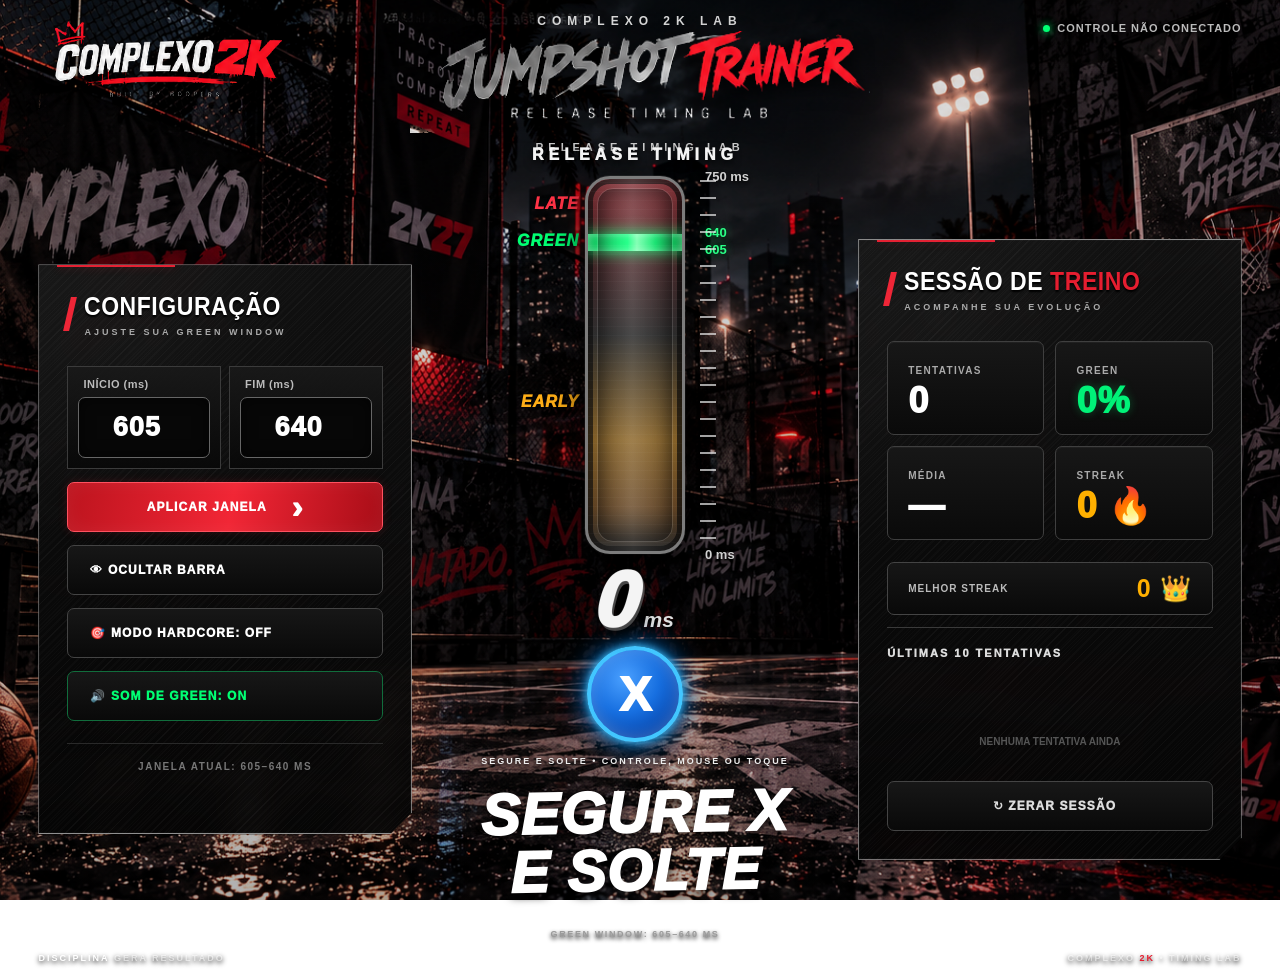
==== commit 554ca23d: "Update trainer.html" ====
--- a/trainer.html
+++ b/trainer.html
@@ -2439,6 +2439,36 @@
     }
 }
 
+
+/* =========================================================
+   LOGOS DO MOCKUP — arte exata extraída da referência
+   Somente COMPLEXO 2K e JUMPSHOT TRAINER
+========================================================= */
+.brand img {
+    display: block;
+    width: clamp(220px, 19vw, 340px);
+    height: auto;
+    object-fit: contain;
+    filter: drop-shadow(0 4px 9px rgba(0,0,0,.9));
+}
+
+.main-title h1.mockup-title-art {
+    margin: 0;
+    line-height: 1;
+    font-size: 0;
+    text-shadow: none;
+}
+
+.main-title h1.mockup-title-art img {
+    display: block;
+    width: clamp(410px, 36vw, 650px);
+    max-width: 100%;
+    height: auto;
+    margin: 0 auto;
+    object-fit: contain;
+    filter: drop-shadow(0 5px 10px rgba(0,0,0,.9));
+}
+
 </style>
 </head>
 
@@ -2466,7 +2496,7 @@
 <header class="top-header">
 
     <div class="brand">
-        COMPLEXO <span>2K</span>
+        <img src="complexo2k-logo.png" alt="Complexo 2K">
     </div>
 
 
@@ -2476,8 +2506,8 @@
             COMPLEXO 2K LAB
         </div>
 
-        <h1>
-            JUMPSHOT <span>TRAINER</span>
+        <h1 class="mockup-title-art">
+            <img src="jumpshot-trainer-logo.png" alt="Jumpshot Trainer">
         </h1>
 
         <div class="subtitle">
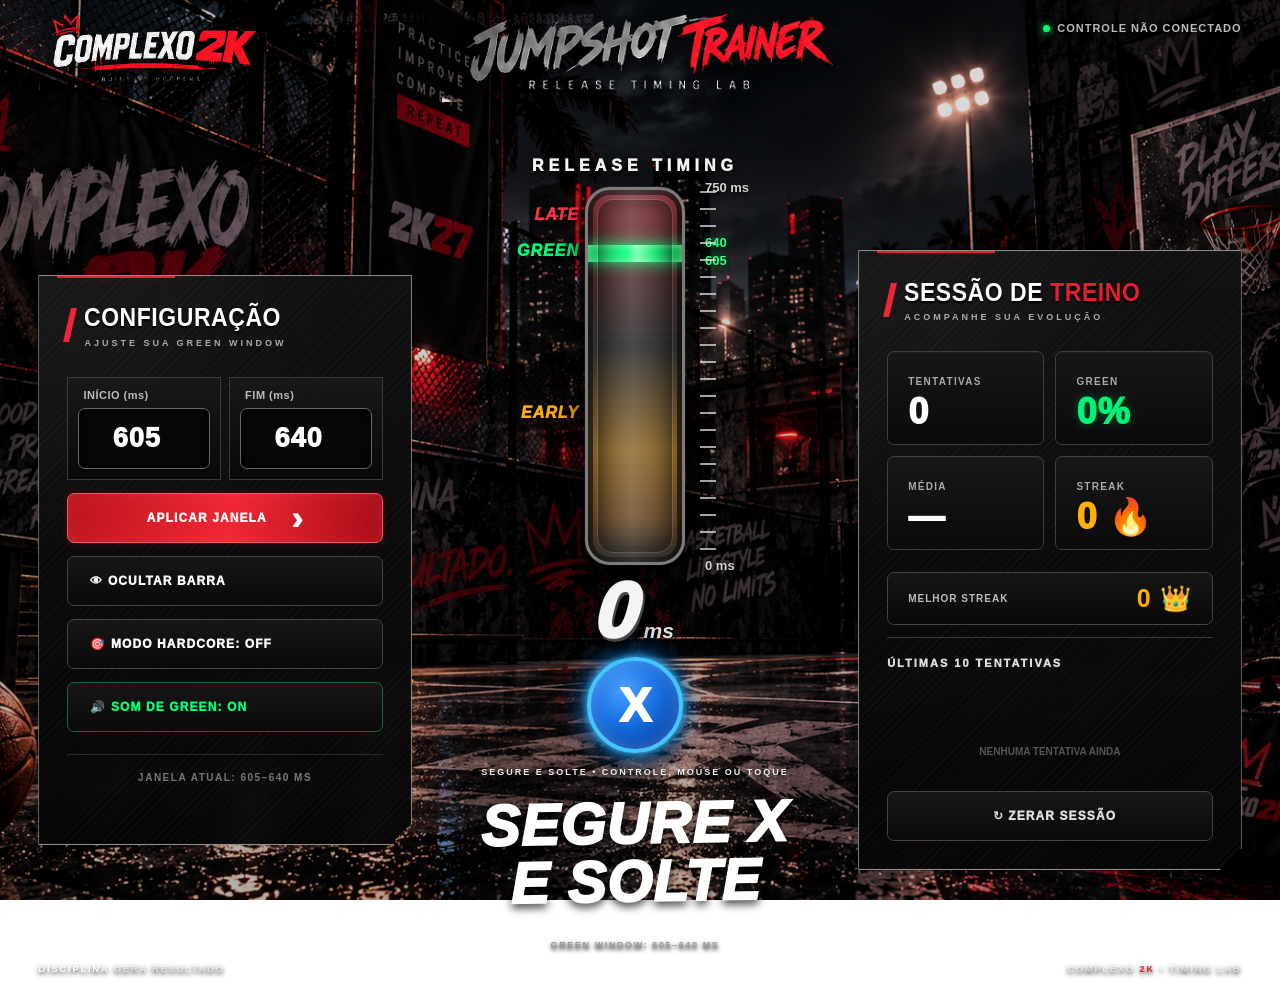
==== commit 59909a55: "Update trainer.html" ====
--- a/trainer.html
+++ b/trainer.html
@@ -2469,6 +2469,44 @@
     filter: drop-shadow(0 5px 10px rgba(0,0,0,.9));
 }
 
+
+/* =========================================================
+   AJUSTE FINAL DO CABEÇALHO — mockup
+   Mantém somente as duas artes PNG e evita sobreposição
+========================================================= */
+.top-header {
+    min-height: 142px;
+    position: relative;
+}
+
+/* Esses textos já fazem parte da composição visual da arte */
+.main-title .small-title,
+.main-title .subtitle {
+    display: none !important;
+}
+
+.brand {
+    padding-top: 0;
+}
+
+.brand img {
+    width: clamp(205px, 17vw, 300px);
+}
+
+.main-title {
+    padding-top: 0;
+}
+
+.main-title h1.mockup-title-art img {
+    width: clamp(390px, 31vw, 560px);
+}
+
+@media (min-width: 1100px) {
+    .top-header {
+        min-height: 150px;
+    }
+}
+
 </style>
 </head>
 
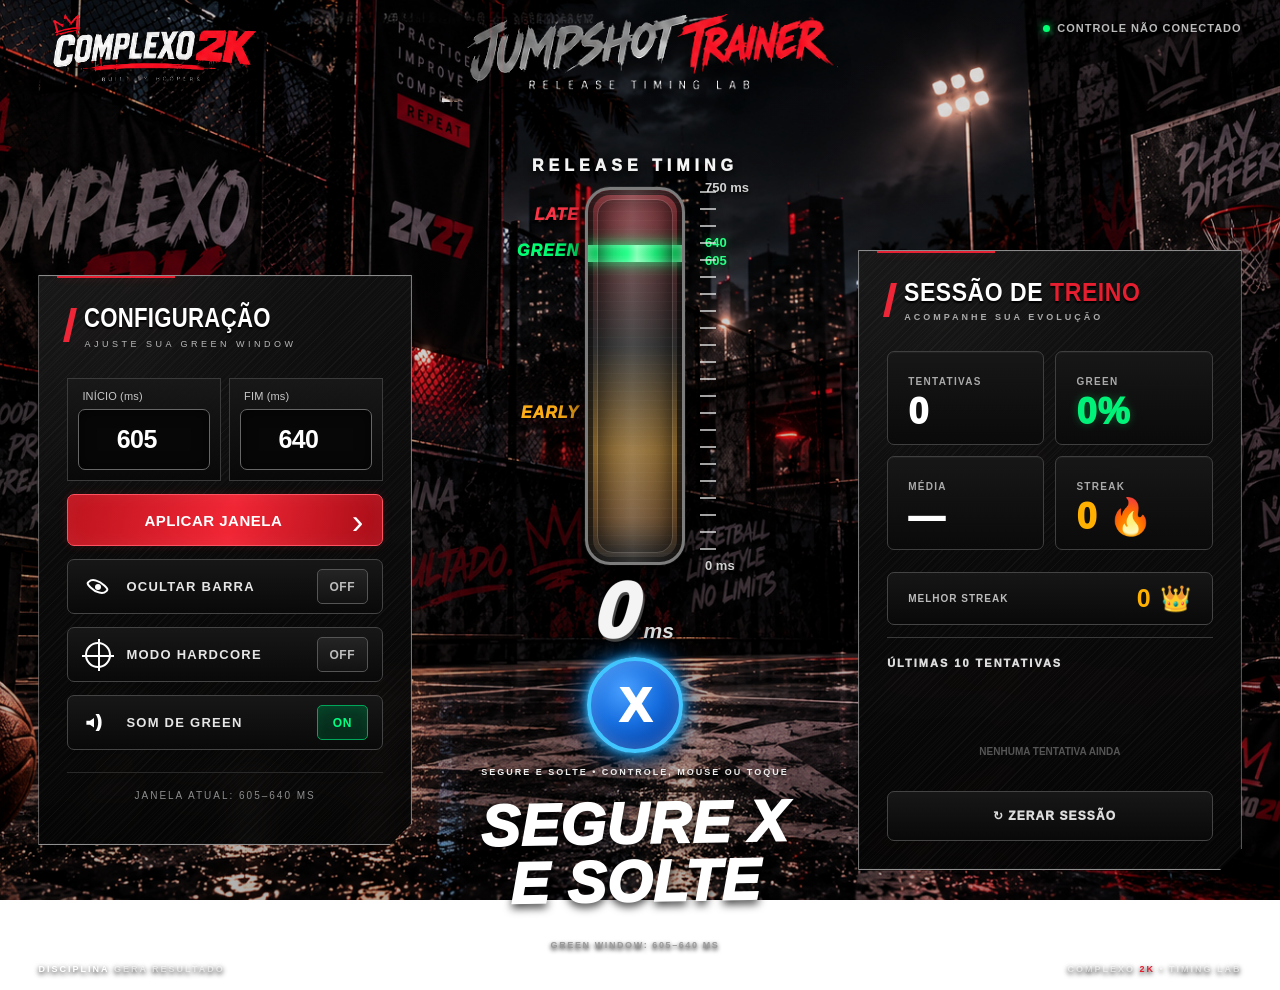
==== commit 3792620c: "Update trainer.html" ====
--- a/trainer.html
+++ b/trainer.html
@@ -2507,6 +2507,184 @@
     }
 }
 
+
+
+/* =========================================================
+   CONFIG PANEL — MOCKUP MATCH
+   Somente painel esquerdo
+========================================================= */
+.settings-panel .panel-heading h2 {
+    font-family: "Arial Narrow", "Roboto Condensed", Impact, sans-serif;
+    font-size: 27px;
+    font-weight: 900;
+    font-stretch: condensed;
+    letter-spacing: .35px;
+    line-height: .9;
+    transform: scaleX(.82);
+    transform-origin: left center;
+    text-shadow: 0 2px 2px #000;
+}
+.settings-panel .panel-subtitle {
+    margin-top: 9px;
+    color: #b8b8b8;
+    font-family: Arial, sans-serif;
+    font-size: 9px;
+    font-weight: 500;
+    letter-spacing: 3.5px;
+}
+.settings-panel .setting-label {
+    margin: 0 0 7px 4px;
+    color: #c8c8c8;
+    font-family: Arial, sans-serif;
+    font-size: 11px;
+    font-weight: 500;
+    letter-spacing: .15px;
+    text-transform: none;
+}
+.settings-panel .field input {
+    font-family: "Arial Black", Arial, sans-serif;
+    font-size: 25px;
+    font-weight: 900;
+    letter-spacing: -.6px;
+}
+.settings-panel .apply-button {
+    min-height: 52px;
+    justify-content: space-between;
+    padding: 0 18px 0 76px;
+    font-family: Arial, sans-serif;
+    font-size: 15px;
+    font-weight: 800;
+    letter-spacing: .5px;
+}
+.settings-panel .apply-arrow {
+    font-family: Arial, sans-serif;
+    font-size: 35px;
+    font-weight: 300;
+    line-height: 1;
+}
+.settings-panel .option-button {
+    display: flex;
+    align-items: center;
+    justify-content: space-between;
+    min-height: 55px;
+    padding: 0 14px 0 17px;
+    color: #e6e6e6;
+    text-align: left;
+}
+.settings-panel .option-left {
+    display: flex;
+    align-items: center;
+    gap: 15px;
+    min-width: 0;
+}
+.settings-panel .option-label {
+    font-family: Arial, sans-serif;
+    font-size: 13px;
+    font-weight: 600;
+    letter-spacing: 1.25px;
+    white-space: nowrap;
+}
+.settings-panel .option-icon {
+    position: relative;
+    display: inline-block;
+    flex: 0 0 26px;
+    width: 26px;
+    height: 26px;
+    color: #fff;
+}
+/* eye */
+.settings-panel .icon-eye::before {
+    content: "";
+    position: absolute;
+    left: 2px; top: 6px;
+    width: 21px; height: 13px;
+    border: 2px solid currentColor;
+    border-radius: 70% 20% 70% 20%;
+    transform: rotate(45deg);
+    box-sizing: border-box;
+}
+.settings-panel .icon-eye::after {
+    content: "";
+    position: absolute;
+    left: 10px; top: 10px;
+    width: 6px; height: 6px;
+    background: currentColor;
+    border-radius: 50%;
+}
+/* crosshair */
+.settings-panel .icon-crosshair {
+    border: 2px solid currentColor;
+    border-radius: 50%;
+    box-sizing: border-box;
+}
+.settings-panel .icon-crosshair::before,
+.settings-panel .icon-crosshair::after {
+    content: "";
+    position: absolute;
+    background: currentColor;
+}
+.settings-panel .icon-crosshair::before { left: 11px; top: -5px; width: 2px; height: 32px; }
+.settings-panel .icon-crosshair::after { left: -5px; top: 11px; width: 32px; height: 2px; }
+/* speaker */
+.settings-panel .icon-sound::before {
+    content: "";
+    position: absolute;
+    left: 1px; top: 8px;
+    width: 8px; height: 10px;
+    background: currentColor;
+    clip-path: polygon(0 30%, 45% 30%, 100% 0, 100% 100%, 45% 70%, 0 70%);
+}
+.settings-panel .icon-sound::after {
+    content: "))";
+    position: absolute;
+    left: 10px; top: 1px;
+    font-family: Arial, sans-serif;
+    font-size: 18px;
+    font-weight: 700;
+    letter-spacing: -5px;
+    color: currentColor;
+}
+.settings-panel .state-box {
+    display: inline-flex;
+    align-items: center;
+    justify-content: center;
+    flex: 0 0 51px;
+    width: 51px;
+    height: 35px;
+    border-radius: 5px;
+    font-family: Arial, sans-serif;
+    font-size: 12px;
+    font-weight: 700;
+    letter-spacing: .6px;
+    box-sizing: border-box;
+}
+.settings-panel .state-box.off {
+    color: #bcbcbc;
+    background: linear-gradient(#242424,#121212);
+    border: 1px solid #555;
+}
+.settings-panel .state-box.on {
+    color: #00ff83;
+    background: linear-gradient(#073c25,#062619);
+    border: 1px solid #00a75b;
+    box-shadow: inset 0 0 12px rgba(0,255,115,.08);
+}
+.settings-panel .sound-button.on { color: #e6e6e6; border-color: #444; }
+.settings-panel .sound-button.off { color: #e6e6e6; }
+.settings-panel .hide-button.active,
+.settings-panel .hardcore-button.active {
+    background: linear-gradient(180deg,#171717,#090909);
+    border-color: #444;
+    box-shadow: none;
+}
+.settings-panel .settings-message {
+    font-family: Arial, sans-serif;
+    font-size: 10px;
+    font-weight: 500;
+    letter-spacing: 2px;
+    color: #8d8d8d;
+}
+.settings-panel .settings-message strong { color:#fff; font-weight:700; }
 </style>
 </head>
 
@@ -2650,30 +2828,19 @@
     </button>
 
 
-    <button
-        id="hideBarButton"
-        class="control-button hide-button">
-
-        👁 OCULTAR BARRA
-
+    <button id="hideBarButton" class="control-button option-button hide-button">
+        <span class="option-left"><span class="option-icon icon-eye" aria-hidden="true"></span><span class="option-label">OCULTAR BARRA</span></span>
+        <span id="hideBarState" class="state-box off">OFF</span>
     </button>
 
-
-    <button
-        id="hardcoreButton"
-        class="control-button hardcore-button">
-
-        🎯 MODO HARDCORE: OFF
-
+    <button id="hardcoreButton" class="control-button option-button hardcore-button">
+        <span class="option-left"><span class="option-icon icon-crosshair" aria-hidden="true"></span><span class="option-label">MODO HARDCORE</span></span>
+        <span id="hardcoreState" class="state-box off">OFF</span>
     </button>
 
-
-    <button
-        id="soundButton"
-        class="control-button sound-button on">
-
-        🔊 SOM DE GREEN: ON
-
+    <button id="soundButton" class="control-button option-button sound-button on">
+        <span class="option-left"><span class="option-icon icon-sound" aria-hidden="true"></span><span class="option-label">SOM DE GREEN</span></span>
+        <span id="soundState" class="state-box on">ON</span>
     </button>
 
 
@@ -3228,6 +3395,10 @@
         "soundButton"
     );
 
+const hideBarState = document.getElementById("hideBarState");
+const hardcoreState = document.getElementById("hardcoreState");
+const soundState = document.getElementById("soundState");
+
 const greenSound =
     document.getElementById(
         "greenSound"
@@ -3331,8 +3502,8 @@
 
         if (greenSoundEnabled) {
 
-            soundButton.innerText =
-                "🔊 SOM DE GREEN: ON";
+            soundState.innerText = "ON";
+            soundState.className = "state-box on";
 
             soundButton.classList.add(
                 "on"
@@ -3346,8 +3517,8 @@
 
         else {
 
-            soundButton.innerText =
-                "🔇 SOM DE GREEN: OFF";
+            soundState.innerText = "OFF";
+            soundState.className = "state-box off";
 
             soundButton.classList.remove(
                 "on"
@@ -3736,8 +3907,9 @@
         );
 
 
-        hideBarButton.innerText =
-            "👁 MOSTRAR BARRA";
+        hideBarState.innerText = "ON";
+        hideBarState.className = "state-box on";
+        hideBarButton.querySelector(".option-label").innerText = "MOSTRAR BARRA";
 
     }
 
@@ -3748,8 +3920,9 @@
         );
 
 
-        hideBarButton.innerText =
-            "👁 OCULTAR BARRA";
+        hideBarState.innerText = "OFF";
+        hideBarState.className = "state-box off";
+        hideBarButton.querySelector(".option-label").innerText = "OCULTAR BARRA";
 
     }
 
@@ -3777,8 +3950,8 @@
             );
 
 
-            hardcoreButton.innerText =
-                "🎯 MODO HARDCORE: ON";
+            hardcoreState.innerText = "ON";
+            hardcoreState.className = "state-box on";
 
 
             hardcoreIndicator.classList.add(
@@ -3794,8 +3967,8 @@
             );
 
 
-            hardcoreButton.innerText =
-                "🎯 MODO HARDCORE: OFF";
+            hardcoreState.innerText = "OFF";
+            hardcoreState.className = "state-box off";
 
 
             hardcoreIndicator.classList.remove(
